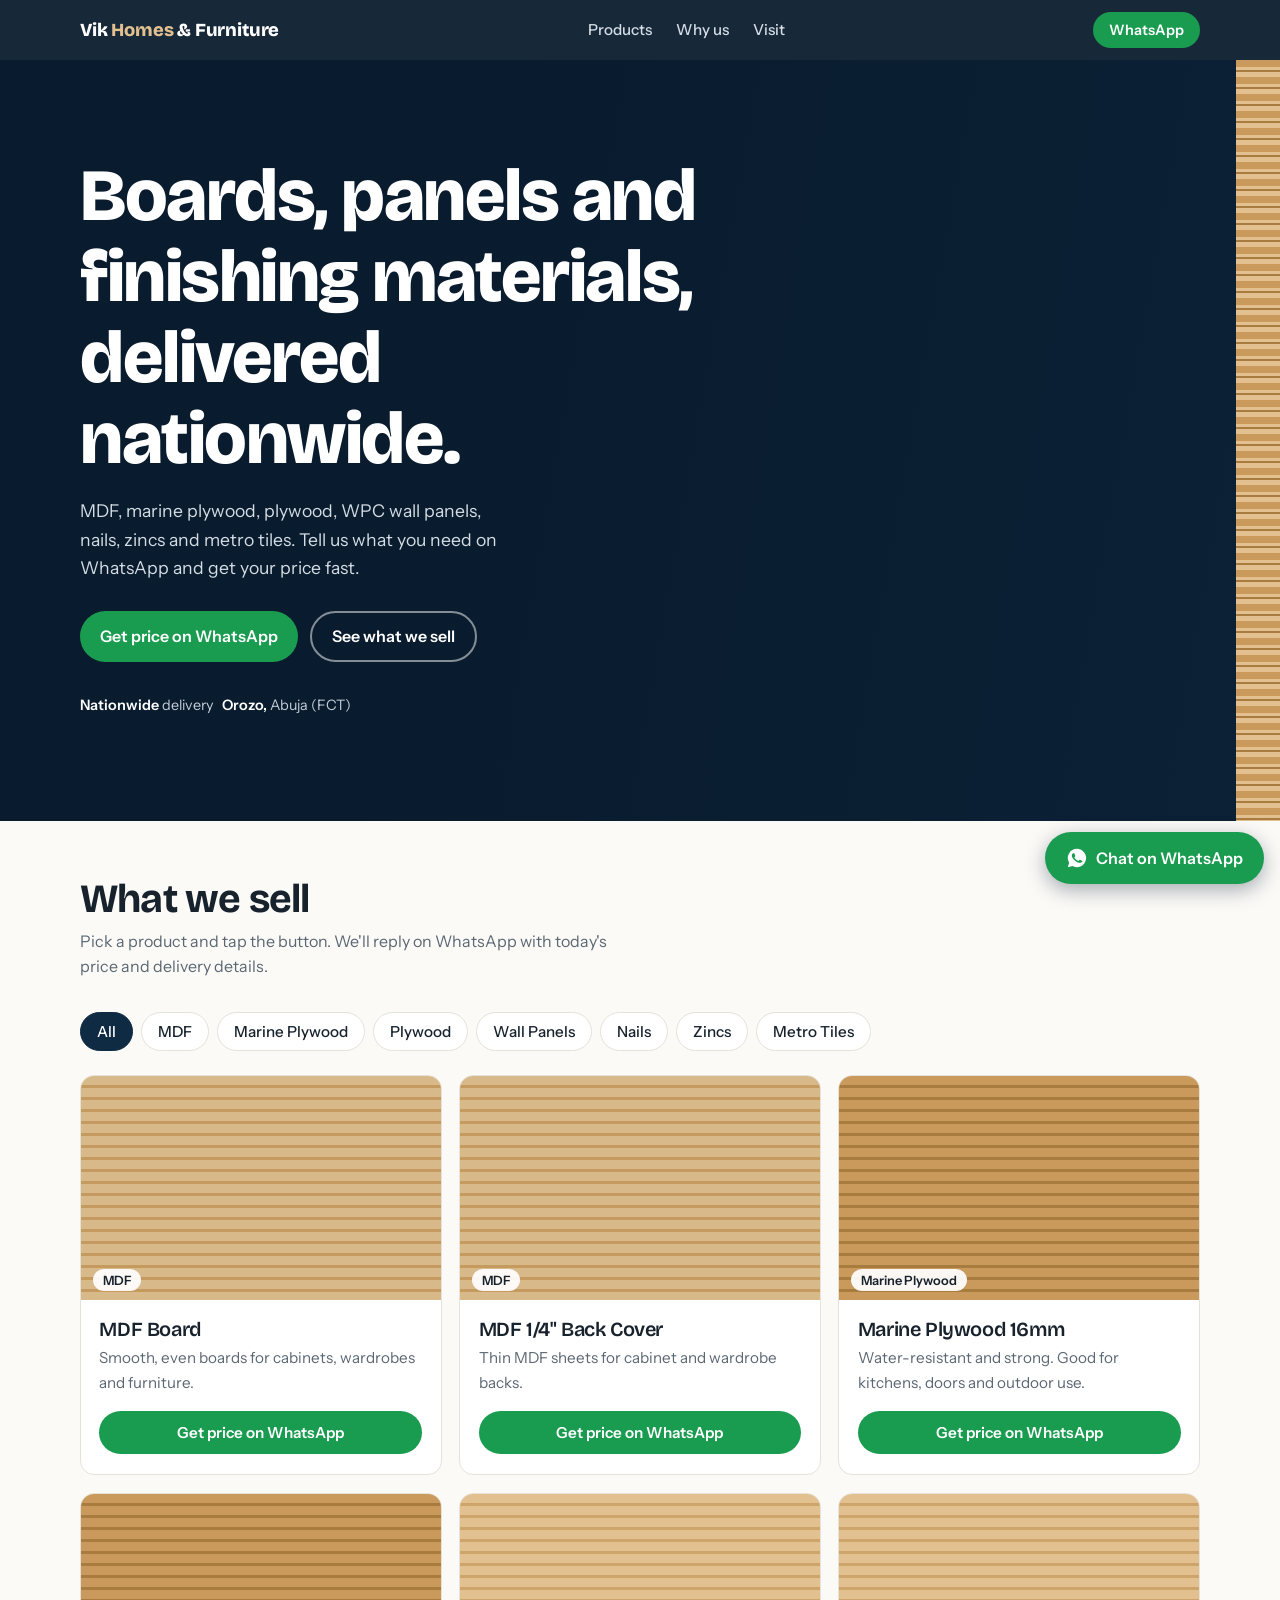
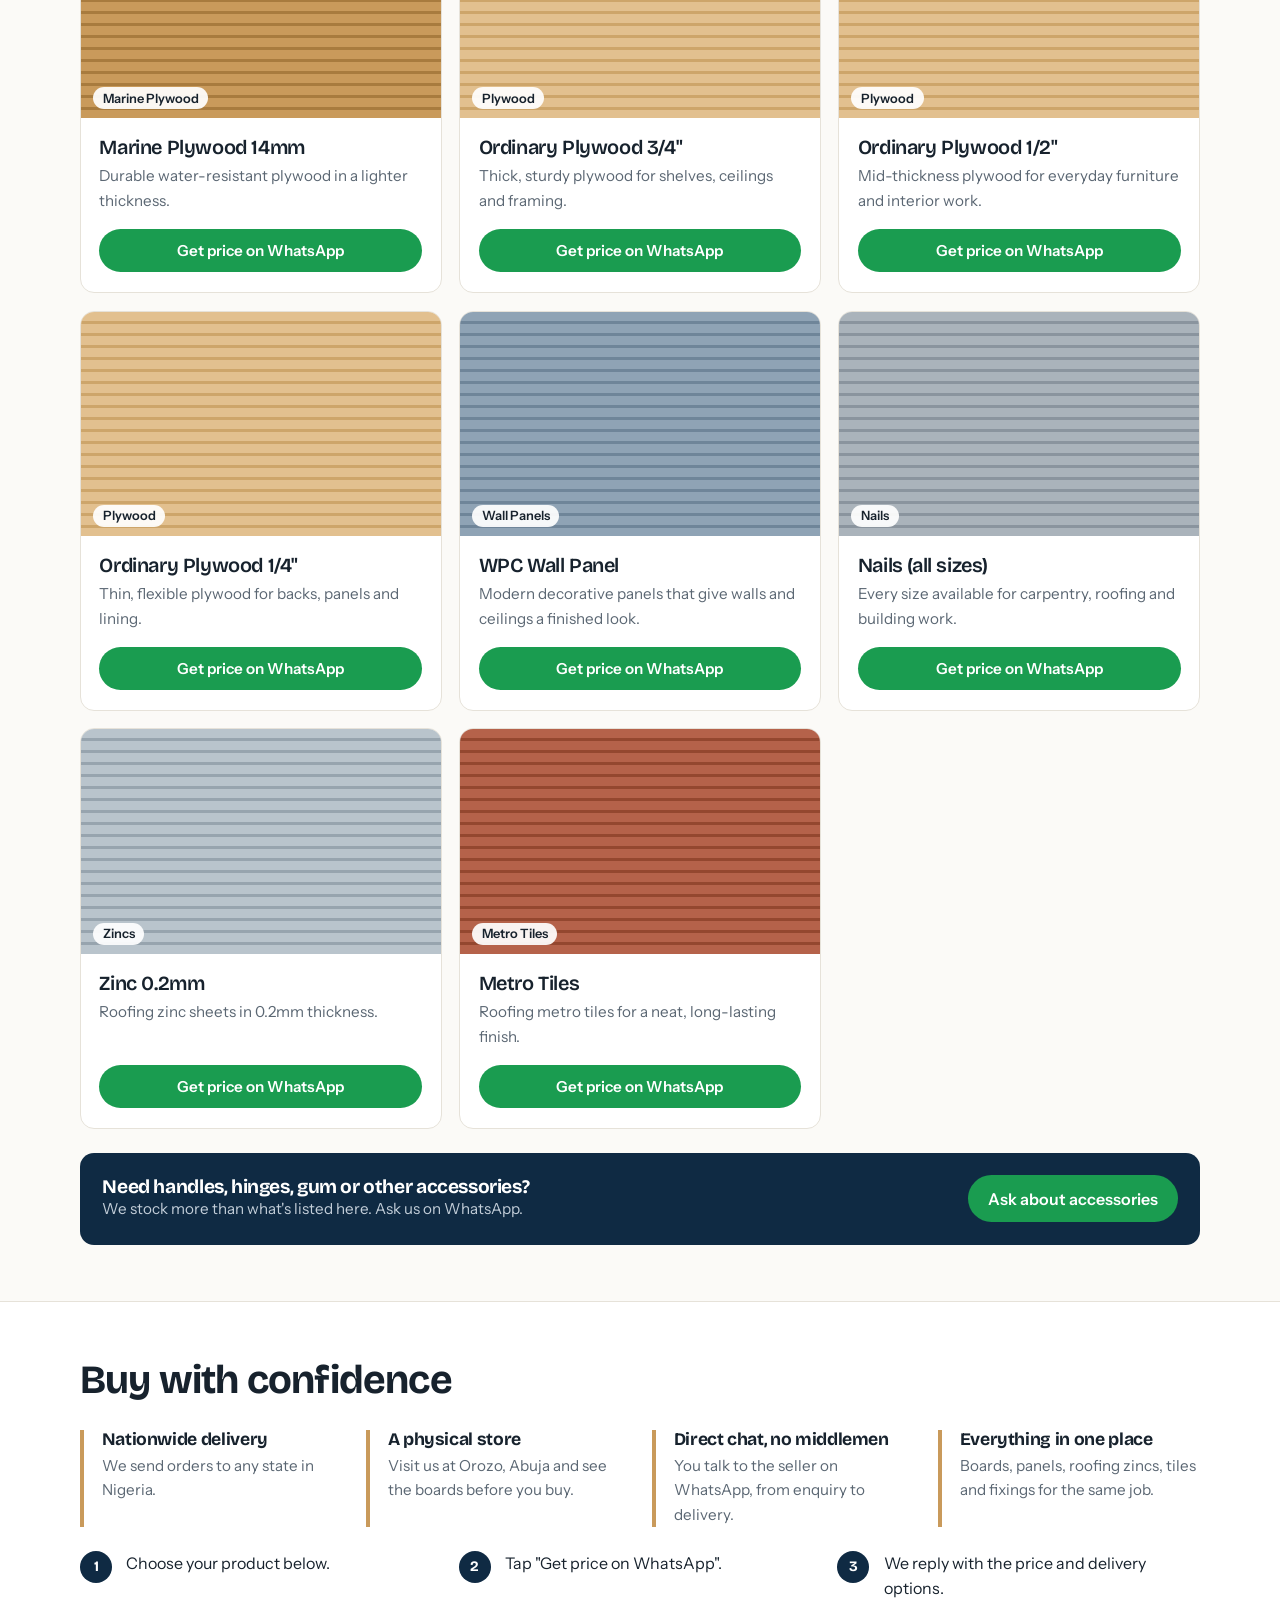
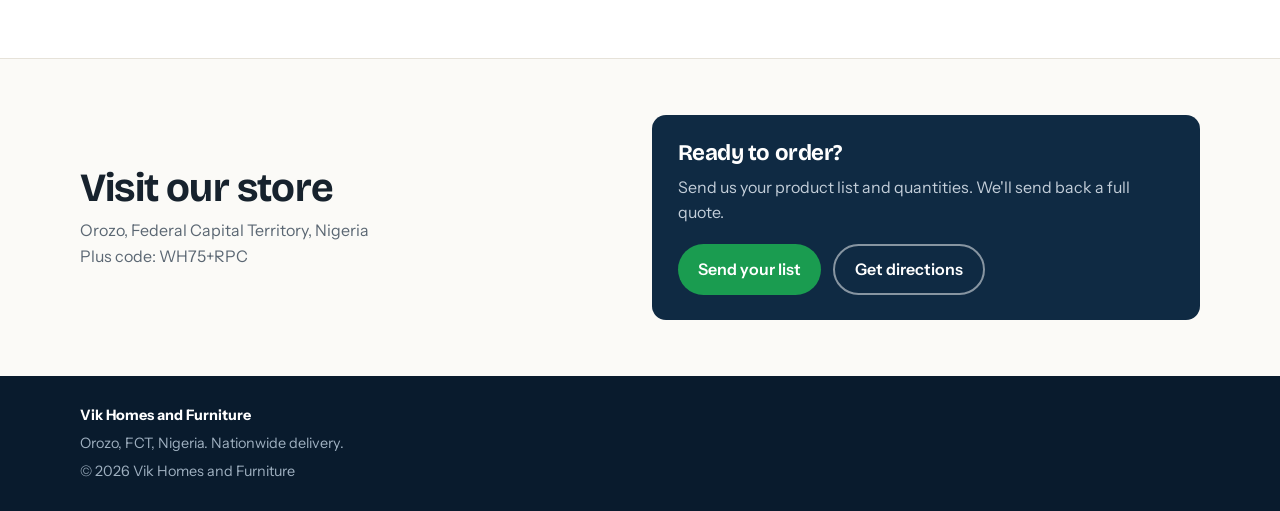
==== index.html @ 8238e948 "Create index.html" ====
<!DOCTYPE html>
<html lang="en">
<head>
<meta charset="utf-8">
<meta name="viewport" content="width=device-width, initial-scale=1, viewport-fit=cover">
<title>Vik Homes and Furniture | MDF, Marine Plywood, Wall Panels & More in Abuja</title>
<meta name="description" content="Vik Homes and Furniture sells MDF, marine plywood, ordinary plywood, WPC wall panels, nails, zincs and metro tiles. Nationwide delivery. Get prices on WhatsApp.">
<link rel="preconnect" href="https://fonts.googleapis.com">
<link rel="preconnect" href="https://fonts.gstatic.com" crossorigin>
<link href="https://fonts.googleapis.com/css2?family=Bricolage+Grotesque:opsz,wght@12..96,600;12..96,800&family=Instrument+Sans:wght@400;500;600&display=swap" rel="stylesheet">
<style>
:root{--marine:#0f2a43;--deep:#091b2d;--ply:#c99a5b;--ply2:#e2c08f;--paper:#fbfaf7;--ink:#17222d;--mute:#5b6773;--line:#e6e2d9;--wa:#1a9c50;--wa2:#137a3d;
--h:"Bricolage Grotesque","Trebuchet MS",Arial,sans-serif;--b:"Instrument Sans","Segoe UI",Arial,sans-serif}
*{box-sizing:border-box;margin:0}
html{scroll-behavior:smooth}
body{font:400 1rem/1.6 var(--b);color:var(--ink);background:var(--paper);padding-bottom:84px;-webkit-text-size-adjust:100%}
a{color:inherit}
:focus-visible{outline:3px solid var(--ply);outline-offset:3px}
.wrap{width:min(1120px,100% - 2.5rem);margin-inline:auto}
h1,h2,h3{font-family:var(--h);line-height:1.1;letter-spacing:-.02em}
.btn{display:inline-flex;align-items:center;justify-content:center;gap:.5rem;padding:.85rem 1.25rem;border-radius:999px;font-weight:600;text-decoration:none;background:var(--wa);color:#fff;border:0;cursor:pointer;font:600 1rem var(--b);transition:background .2s}
.btn:hover{background:var(--wa2)}
.btn.ghost{background:transparent;border:2px solid rgba(255,255,255,.5)}
.btn.ghost:hover{background:rgba(255,255,255,.12)}
.plies{background:repeating-linear-gradient(180deg,var(--ply) 0 7px,var(--ply2) 7px 10px,#a87b3e 10px 12px,var(--ply2) 12px 17px)}

/* header */
header{position:sticky;top:0;z-index:20;background:rgba(9,27,45,.94);backdrop-filter:blur(8px);padding-top:env(safe-area-inset-top,0)}
header .wrap{display:flex;align-items:center;justify-content:space-between;height:60px}
.logo{font:800 1.15rem var(--h);color:#fff;text-decoration:none;letter-spacing:-.01em}
.logo span{color:var(--ply2)}
nav{display:none;gap:1.5rem}
nav a{color:#d5dde5;text-decoration:none;font-weight:500;font-size:.95rem}
nav a:hover{color:#fff}
header .btn{padding:.55rem 1rem;font-size:.9rem}

/* hero */
.hero{position:relative;color:#fff;background:linear-gradient(100deg,rgba(9,27,45,.96) 35%,rgba(9,27,45,.6)),url(images/hero.jpg) center/cover,var(--marine);overflow:hidden}
.hero .wrap{padding:3.5rem 0 4rem;position:relative}
.hero h1{font-size:clamp(2.3rem,9vw,4.6rem);font-weight:800;max-width:14ch}
.hero p{margin:1.1rem 0 1.8rem;font-size:1.1rem;color:#d5dde5;max-width:36ch}
.cta{display:flex;flex-wrap:wrap;gap:.75rem}
.edge{position:absolute;right:0;top:0;bottom:0;width:26px}
.chips-hero{display:flex;flex-wrap:wrap;gap:.5rem;margin-top:2rem;font-size:.9rem;color:#c3ced9}
.chips-hero b{color:#fff;font-weight:600}

/* sections */
section{padding:3.5rem 0}
.head{margin-bottom:1.75rem;max-width:34rem}
.head h2{font-size:clamp(1.7rem,6vw,2.5rem)}
.head p{color:var(--mute);margin-top:.5rem}

/* filter */
.filters{display:flex;gap:.5rem;overflow-x:auto;padding:.25rem 0 1rem;margin-bottom:.5rem;scrollbar-width:none}
.filters::-webkit-scrollbar{display:none}
.filters button{flex:none;font:500 .95rem var(--b);padding:.55rem 1rem;border-radius:999px;border:1.5px solid var(--line);background:#fff;color:var(--ink);cursor:pointer}
.filters button[aria-pressed=true]{background:var(--marine);border-color:var(--marine);color:#fff}

/* cards */
.grid{display:grid;gap:1.1rem;grid-template-columns:1fr}
.card{background:#fff;border:1px solid var(--line);border-radius:14px;overflow:hidden;display:flex;flex-direction:column}
.ph{aspect-ratio:16/10;background:var(--img,none) center/cover,repeating-linear-gradient(180deg,var(--c1) 0 9px,var(--c2) 9px 12px);position:relative}
.ph i{position:absolute;left:.75rem;bottom:.6rem;font:600 .8rem var(--b);background:rgba(255,255,255,.92);padding:.2rem .6rem;border-radius:999px;font-style:normal}
.card .in{padding:1.1rem 1.15rem 1.25rem;display:flex;flex-direction:column;gap:.4rem;flex:1}
.card h3{font-size:1.25rem;font-weight:600}
.card p{color:var(--mute);font-size:.95rem;flex:1}
.card .btn{margin-top:.6rem;width:100%;padding:.75rem 1rem;font-size:.95rem}
.more{margin-top:1.5rem;background:var(--marine);color:#fff;border-radius:14px;padding:1.4rem;display:flex;flex-direction:column;gap:1rem}
.more h3{font-size:1.2rem}
.more p{color:#c3ced9;font-size:.95rem}

/* trust */
.trust{background:#fff;border-block:1px solid var(--line)}
.tg{display:grid;gap:1.5rem;grid-template-columns:1fr}
.tg h3{font-size:1.1rem;margin-bottom:.3rem}
.tg p{color:var(--mute);font-size:.95rem}
.tg div{padding-left:1.1rem;border-left:4px solid var(--ply)}
.steps{list-style:none;padding:0;display:grid;gap:1rem;margin-top:1.5rem}
.steps li{display:flex;gap:.9rem;align-items:flex-start}
.steps b{flex:none;width:2rem;height:2rem;border-radius:50%;background:var(--marine);color:#fff;display:grid;place-items:center;font:700 .9rem var(--h)}

/* visit */
.visit{display:grid;gap:1.5rem}
.loc{background:var(--marine);color:#fff;border-radius:14px;padding:1.6rem}
.loc h3{font-size:1.4rem;margin-bottom:.6rem}
.loc p{color:#c3ced9;margin-bottom:1.1rem}

footer{background:var(--deep);color:#9fb0c0;padding:1.75rem 0;font-size:.9rem}
footer .wrap{display:flex;flex-direction:column;gap:.3rem}

/* sticky whatsapp */
.wa-fab{position:fixed;right:max(1rem,env(safe-area-inset-right));bottom:max(1rem,env(safe-area-inset-bottom));z-index:30;padding:.95rem 1.3rem;box-shadow:0 6px 20px rgba(9,27,45,.35)}
.wa-fab svg{width:22px;height:22px;fill:#fff}
@media(prefers-reduced-motion:no-preference){.wa-fab{animation:pop 2.4s ease-in-out 1.5s 2}@keyframes pop{50%{transform:scale(1.06)}}}

@media(min-width:640px){.grid{grid-template-columns:repeat(2,1fr)}.tg{grid-template-columns:repeat(2,1fr)}.more{flex-direction:row;align-items:center;justify-content:space-between}}
@media(min-width:900px){nav{display:flex}.grid{grid-template-columns:repeat(3,1fr)}.tg{grid-template-columns:repeat(4,1fr)}.visit{grid-template-columns:1fr 1fr;align-items:center}.hero .wrap{padding:6rem 0 6.5rem}.edge{width:44px}body{padding-bottom:0}.steps{grid-template-columns:repeat(3,1fr)}}
</style>
</head>
<body>

<header>
  <div class="wrap">
    <a class="logo" href="#top">Vik <span>Homes</span> &amp; Furniture</a>
    <nav aria-label="Main"><a href="#products">Products</a><a href="#why">Why us</a><a href="#visit">Visit</a></nav>
    <a class="btn" data-wa="Hello Vik Homes and Furniture, I'd like to make an enquiry." href="#">WhatsApp</a>
  </div>
</header>

<main id="top">
  <div class="hero">
    <div class="plies edge" aria-hidden="true"></div>
    <div class="wrap">
      <h1>Boards, panels and finishing materials, delivered nationwide.</h1>
      <p>MDF, marine plywood, plywood, WPC wall panels, nails, zincs and metro tiles. Tell us what you need on WhatsApp and get your price fast.</p>
      <div class="cta">
        <a class="btn" data-wa="Hello Vik Homes and Furniture, I'd like to get a price." href="#">Get price on WhatsApp</a>
        <a class="btn ghost" target="_blank" rel="noopener" href="https://wa.me/c/2349164239619">See what we sell</a>
      </div>
      <div class="chips-hero"><span><b>Nationwide</b> delivery</span><span><b>Orozo,</b> Abuja (FCT)</span></div>
    </div>
  </div>

  <section id="products">
    <div class="wrap">
      <div class="head">
        <h2>What we sell</h2>
        <p>Pick a product and tap the button. We'll reply on WhatsApp with today's price and delivery details.</p>
      </div>
      <div class="filters" id="filters" role="group" aria-label="Filter products"></div>
      <div class="grid" id="grid"></div>
      <div class="more">
        <div><h3>Need handles, hinges, gum or other accessories?</h3><p>We stock more than what's listed here. Ask us on WhatsApp.</p></div>
        <a class="btn" data-wa="Hello Vik Homes and Furniture, do you have other accessories like handles, hinges and gum?" href="#">Ask about accessories</a>
      </div>
    </div>
  </section>

  <section class="trust" id="why">
    <div class="wrap">
      <div class="head"><h2>Buy with confidence</h2></div>
      <div class="tg">
        <div><h3>Nationwide delivery</h3><p>We send orders to any state in Nigeria.</p></div>
        <div><h3>A physical store</h3><p>Visit us at Orozo, Abuja and see the boards before you buy.</p></div>
        <div><h3>Direct chat, no middlemen</h3><p>You talk to the seller on WhatsApp, from enquiry to delivery.</p></div>
        <div><h3>Everything in one place</h3><p>Boards, panels, roofing zincs, tiles and fixings for the same job.</p></div>
      </div>
      <ol class="steps">
        <li><b>1</b><span>Choose your product below.</span></li>
        <li><b>2</b><span>Tap "Get price on WhatsApp".</span></li>
        <li><b>3</b><span>We reply with the price and delivery options.</span></li>
      </ol>
    </div>
  </section>

  <section id="visit">
    <div class="wrap visit">
      <div class="head" style="margin:0">
        <h2>Visit our store</h2>
        <p>Orozo, Federal Capital Territory, Nigeria<br>Plus code: WH75+RPC</p>
      </div>
      <div class="loc">
        <h3>Ready to order?</h3>
        <p>Send us your product list and quantities. We'll send back a full quote.</p>
        <div class="cta">
          <a class="btn" data-wa="Hello Vik Homes and Furniture, here is my product list:" href="#">Send your list</a>
          <a class="btn ghost" target="_blank" rel="noopener" href="https://www.google.com/maps/search/?api=1&query=WH75%2BRPC%20Orozo%20Abuja">Get directions</a>
        </div>
      </div>
    </div>
  </section>
</main>

<footer><div class="wrap"><strong style="color:#fff">Vik Homes and Furniture</strong><span>Orozo, FCT, Nigeria. Nationwide delivery.</span><span>&copy; <span id="yr"></span> Vik Homes and Furniture</span></div></footer>

<a class="btn wa-fab" data-wa="Hello Vik Homes and Furniture, I'd like to make an enquiry." href="#" aria-label="Chat on WhatsApp">
  <svg viewBox="0 0 24 24" aria-hidden="true"><path d="M12 2a10 10 0 0 0-8.6 15.1L2 22l5-1.3A10 10 0 1 0 12 2zm5.3 14c-.2.6-1.3 1.2-1.8 1.2-.5.1-1 .2-3.3-.7-2.8-1.2-4.6-4-4.7-4.2-.1-.2-1.1-1.5-1.1-2.8s.7-2 1-2.3c.2-.3.5-.3.7-.3h.5c.2 0 .4 0 .6.5l.9 2.1c.1.2.1.4 0 .5l-.4.6-.3.4c-.1.2-.3.3-.1.6.2.3.8 1.3 1.7 2.1 1.1 1 2 1.3 2.3 1.4.3.1.4.1.6-.1l.8-1c.2-.3.4-.2.6-.1l2 1c.3.1.5.2.5.3.1.2.1.8-.1 1.4z"/></svg>
  Chat on WhatsApp
</a>

<script>
const NUM="2349164239619";
const wa=t=>"https://wa.me/"+NUM+"?text="+encodeURIComponent(t);
const P=[
 ["MDF Board","MDF","Smooth, even boards for cabinets, wardrobes and furniture.","mdf"],
 ["MDF 1/4\" Back Cover","MDF","Thin MDF sheets for cabinet and wardrobe backs.","mdf-back"],
 ["Marine Plywood 16mm","Marine Plywood","Water-resistant and strong. Good for kitchens, doors and outdoor use.","marine-16"],
 ["Marine Plywood 14mm","Marine Plywood","Durable water-resistant plywood in a lighter thickness.","marine-14"],
 ["Ordinary Plywood 3/4\"","Plywood","Thick, sturdy plywood for shelves, ceilings and framing.","ply-34"],
 ["Ordinary Plywood 1/2\"","Plywood","Mid-thickness plywood for everyday furniture and interior work.","ply-12"],
 ["Ordinary Plywood 1/4\"","Plywood","Thin, flexible plywood for backs, panels and lining.","ply-14"],
 ["WPC Wall Panel","Wall Panels","Modern decorative panels that give walls and ceilings a finished look.","wpc"],
 ["Nails (all sizes)","Nails","Every size available for carpentry, roofing and building work.","nails"],
 ["Zinc 0.2mm","Zincs","Roofing zinc sheets in 0.2mm thickness.","zinc"],
 ["Metro Tiles","Metro Tiles","Roofing metro tiles for a neat, long-lasting finish.","metro"]
];
const C={"MDF":["#d8b98a","#c49a5f"],"Marine Plywood":["#c99a5b","#a87b3e"],"Plywood":["#e2c08f","#cda56a"],"Wall Panels":["#8fa3b5","#6f8599"],"Nails":["#aab3bb","#8a949e"],"Zincs":["#b9c4cc","#97a4ae"],"Metro Tiles":["#b5624a","#94472f"]};
const cats=["All",...new Set(P.map(p=>p[1]))];
const fb=document.getElementById("filters"),g=document.getElementById("grid");
function show(cat){
  fb.querySelectorAll("button").forEach(b=>b.setAttribute("aria-pressed",b.textContent===cat));
  g.innerHTML=P.filter(p=>cat==="All"||p[1]===cat).map(p=>{
    const c=C[p[1]];
    return `<article class="card"><div class="ph" style="--img:url(images/${p[3]}.jpg);--c1:${c[0]};--c2:${c[1]}"><i>${p[1]}</i></div>
    <div class="in"><h3>${p[0]}</h3><p>${p[2]}</p>
    <a class="btn" target="_blank" rel="noopener" href="${wa("Hello Vik Homes and Furniture, I'm interested in "+p[0]+". What's the price?")}">Get price on WhatsApp</a></div></article>`}).join("");
}
cats.forEach(c=>{const b=document.createElement("button");b.textContent=c;b.onclick=()=>show(c);fb.appendChild(b)});
show("All");
document.querySelectorAll("[data-wa]").forEach(a=>{a.href=wa(a.dataset.wa);a.target="_blank";a.rel="noopener"});
document.getElementById("yr").textContent=new Date().getFullYear();
</script>
</body>
  </html>
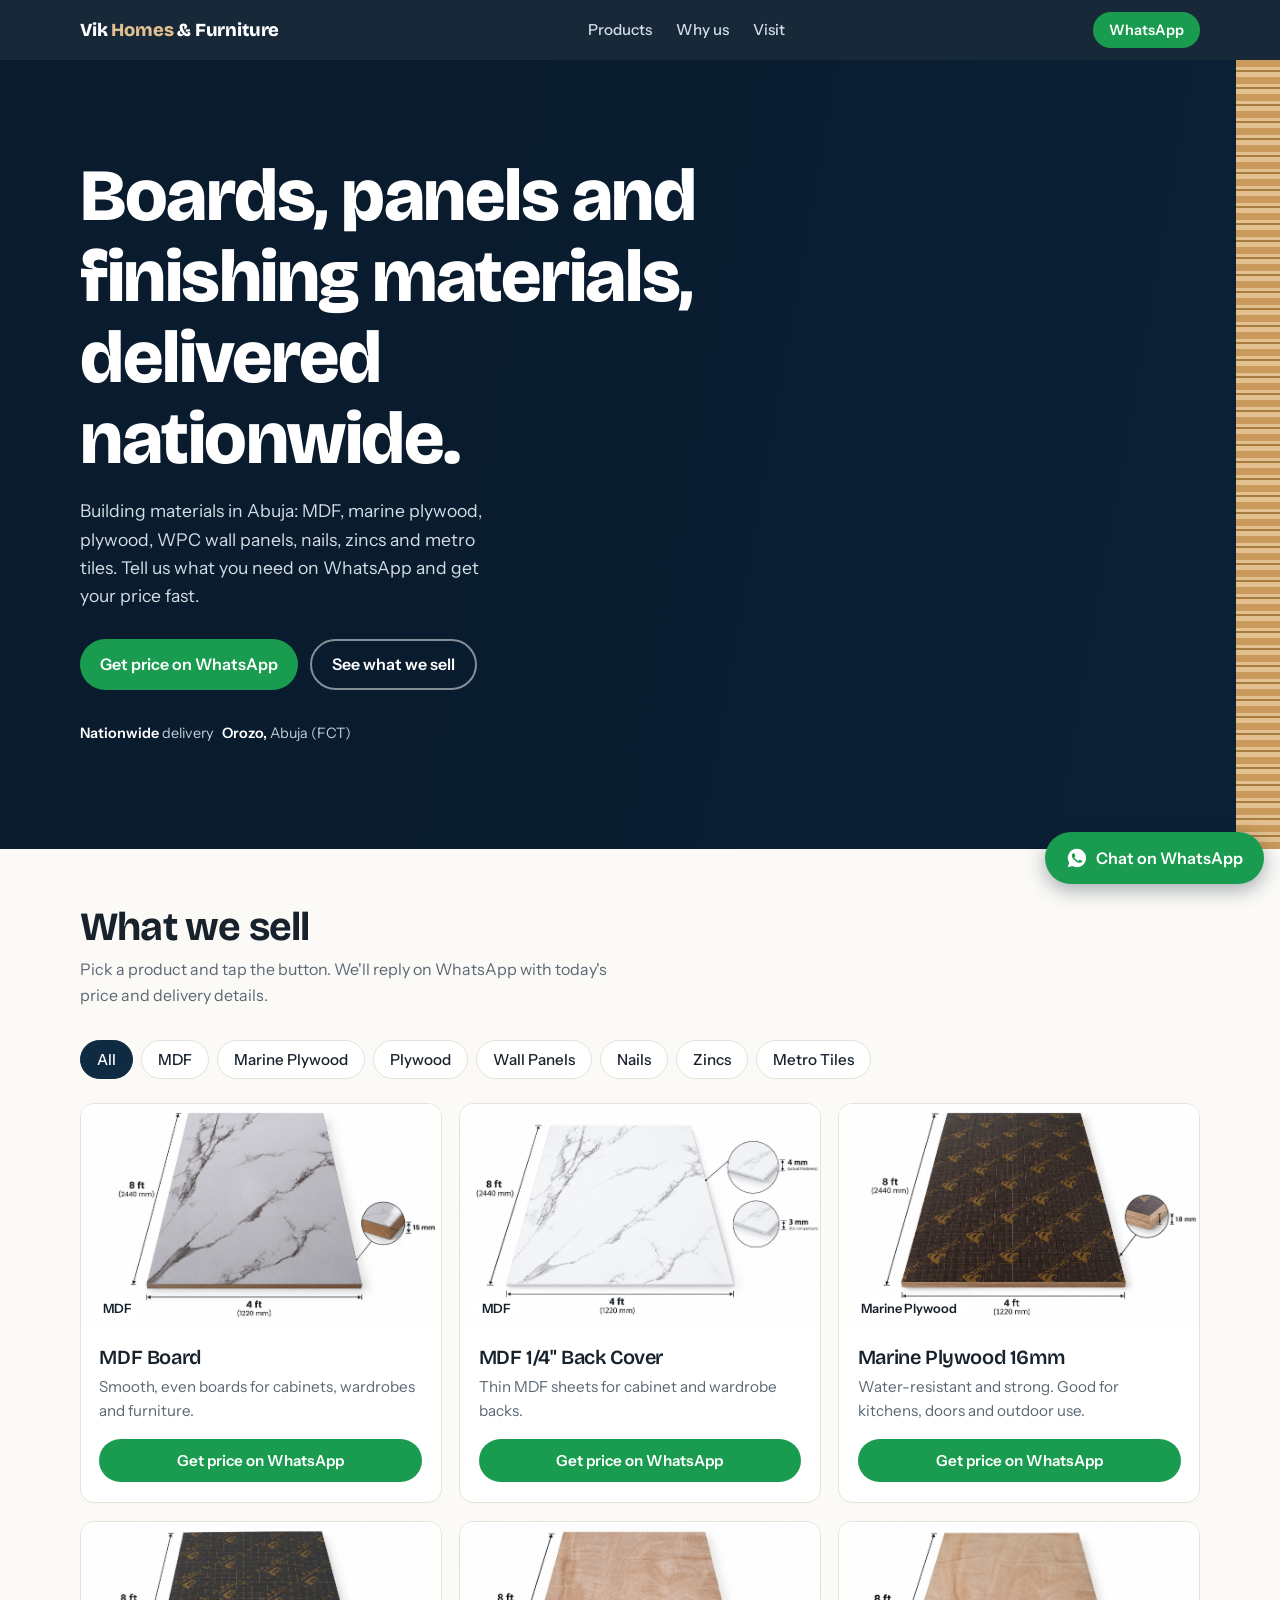
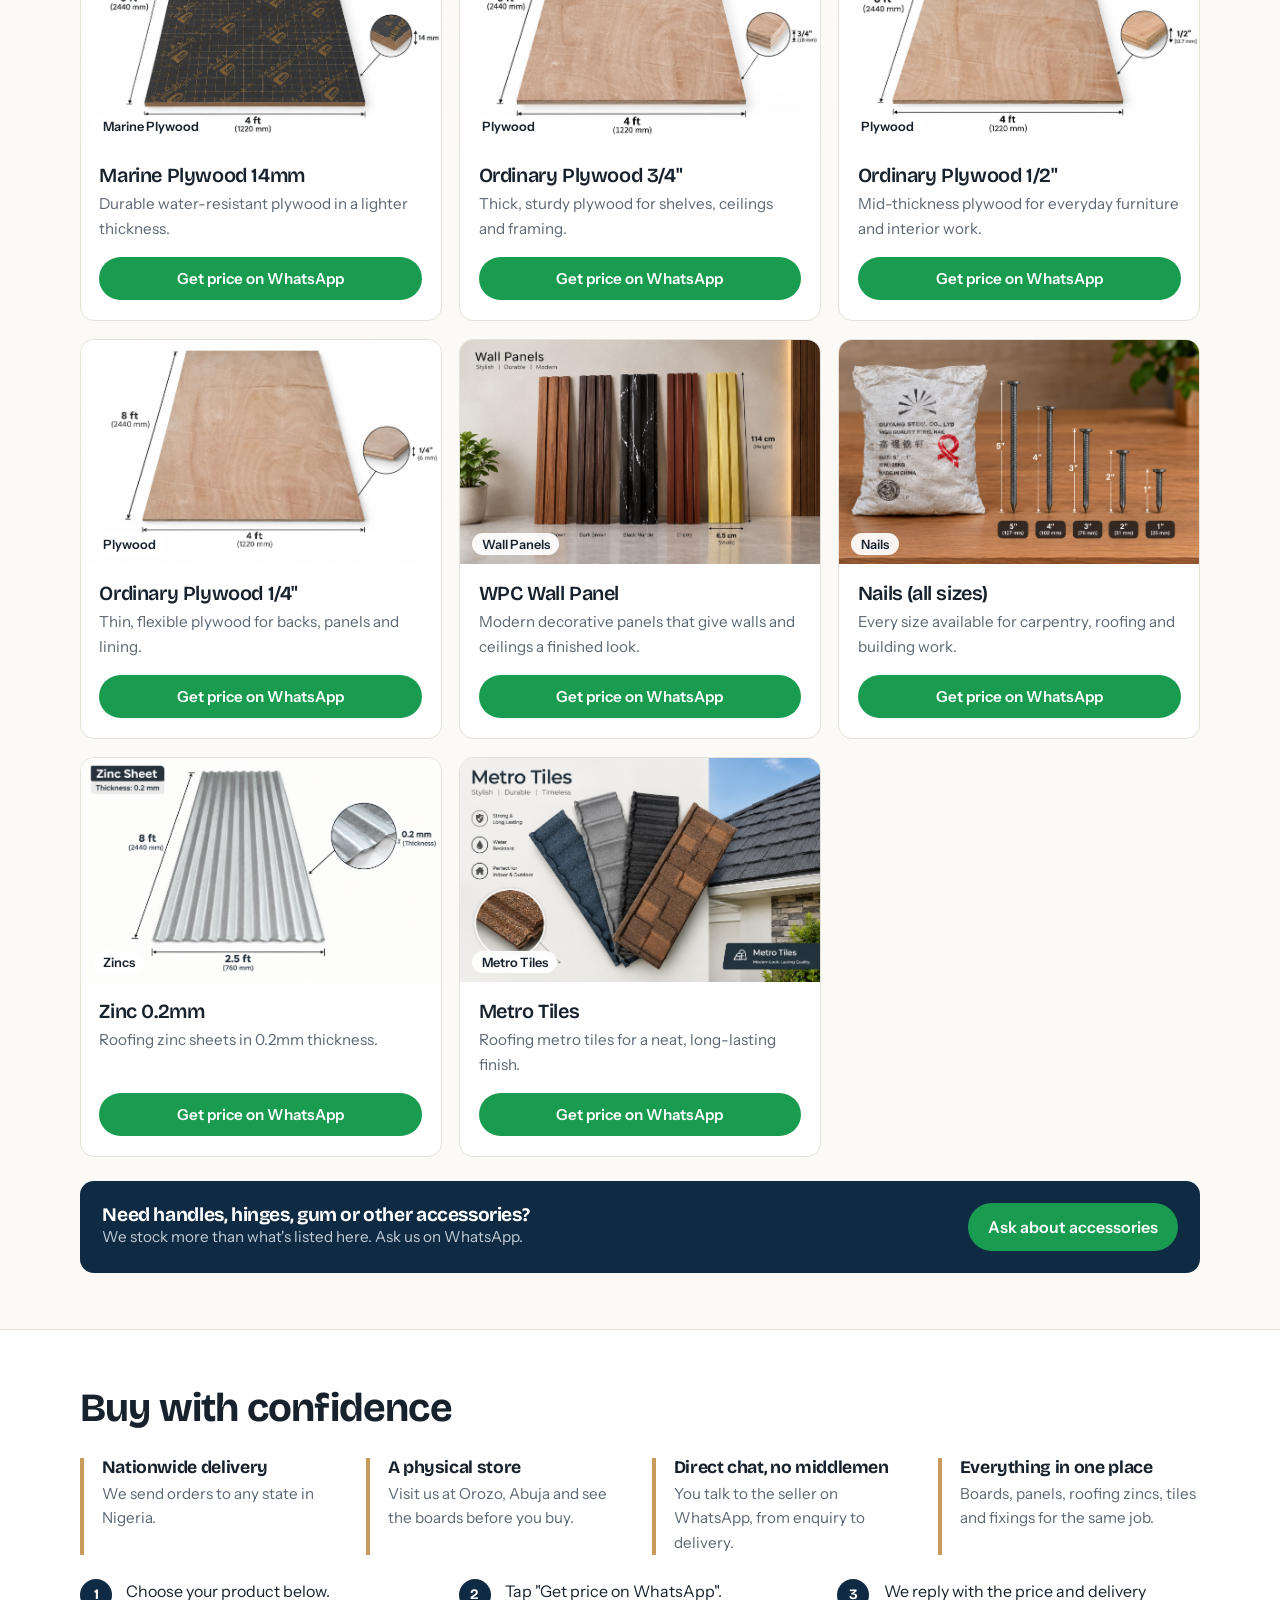
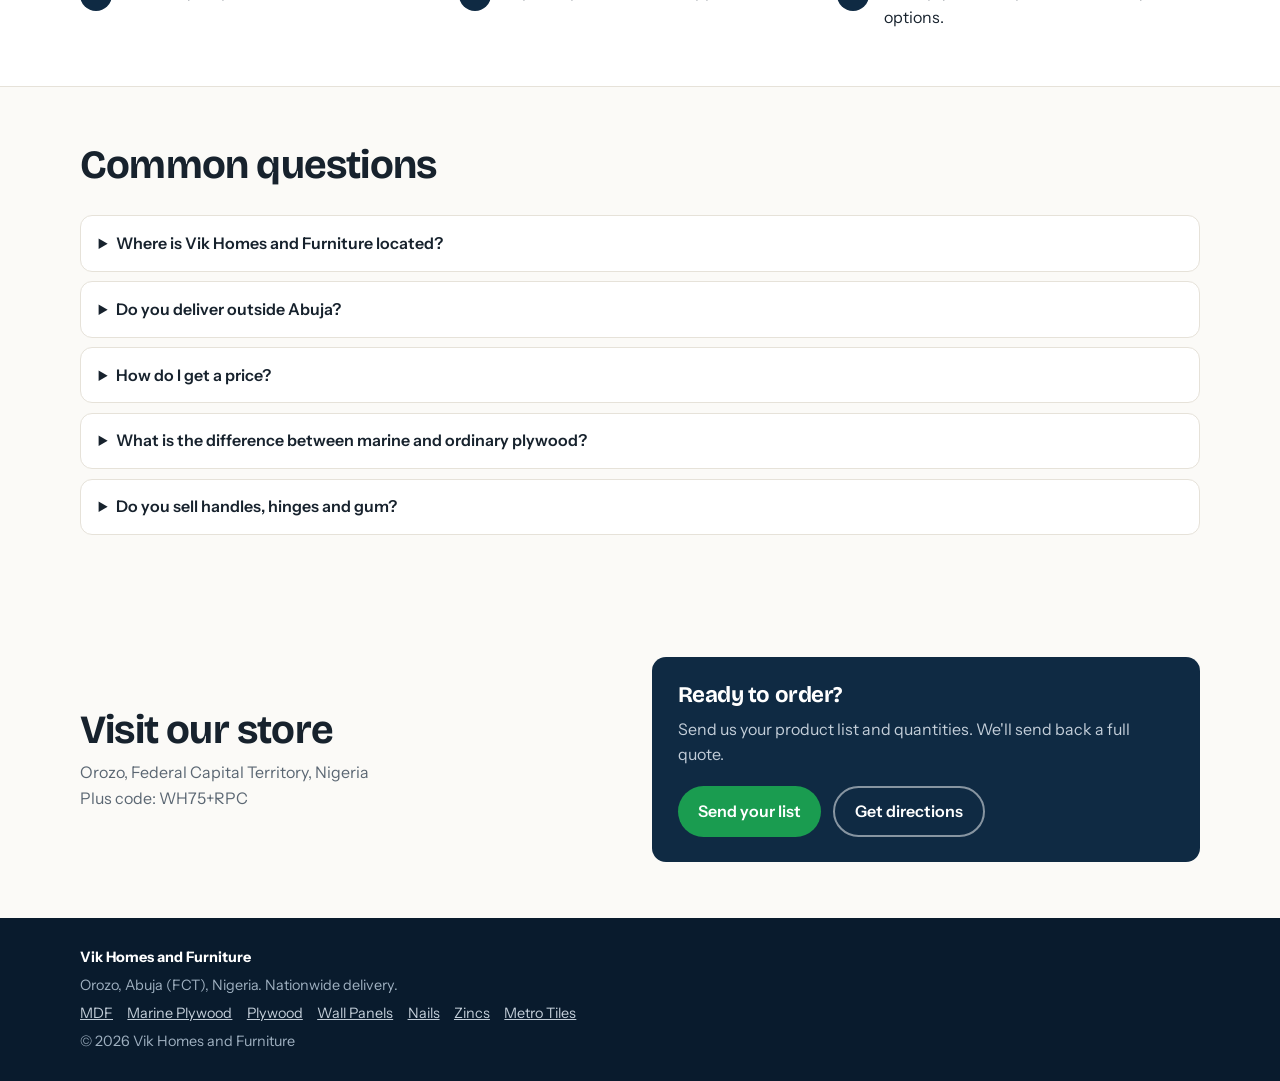
==== commit 64ac2478: "Add files via upload" ====
--- a/index.html
+++ b/index.html
@@ -3,99 +3,24 @@
 <head>
 <meta charset="utf-8">
 <meta name="viewport" content="width=device-width, initial-scale=1, viewport-fit=cover">
-<title>Vik Homes and Furniture | MDF, Marine Plywood, Wall Panels & More in Abuja</title>
-<meta name="description" content="Vik Homes and Furniture sells MDF, marine plywood, ordinary plywood, WPC wall panels, nails, zincs and metro tiles. Nationwide delivery. Get prices on WhatsApp.">
+<title>Building Materials in Abuja | MDF, Marine Plywood, WPC Wall Panels | Vik Homes and Furniture</title>
+<meta name="description" content="Buy MDF, marine plywood, ordinary plywood, WPC wall panels, zincs, metro tiles and nails in Abuja. Vik Homes and Furniture, Orozo FCT. Nationwide delivery. Get prices on WhatsApp.">
+<link rel="canonical" href="https://eze1-byte.github.io/Vikhomes/">
+<meta name="theme-color" content="#091b2d">
+<meta property="og:type" content="website">
+<meta property="og:site_name" content="Vik Homes and Furniture">
+<meta property="og:title" content="Vik Homes and Furniture">
+<meta property="og:description" content="MDF, marine plywood, wall panels, zincs and more. Nationwide delivery. Get prices on WhatsApp.">
+<meta property="og:url" content="https://eze1-byte.github.io/Vikhomes/">
+<meta property="og:image" content="https://eze1-byte.github.io/Vikhomes/og-image.jpg">
+<meta property="og:image:width" content="1200">
+<meta property="og:image:height" content="630">
+<meta name="twitter:card" content="summary_large_image">
 <link rel="preconnect" href="https://fonts.googleapis.com">
 <link rel="preconnect" href="https://fonts.gstatic.com" crossorigin>
 <link href="https://fonts.googleapis.com/css2?family=Bricolage+Grotesque:opsz,wght@12..96,600;12..96,800&family=Instrument+Sans:wght@400;500;600&display=swap" rel="stylesheet">
-<style>
-:root{--marine:#0f2a43;--deep:#091b2d;--ply:#c99a5b;--ply2:#e2c08f;--paper:#fbfaf7;--ink:#17222d;--mute:#5b6773;--line:#e6e2d9;--wa:#1a9c50;--wa2:#137a3d;
---h:"Bricolage Grotesque","Trebuchet MS",Arial,sans-serif;--b:"Instrument Sans","Segoe UI",Arial,sans-serif}
-*{box-sizing:border-box;margin:0}
-html{scroll-behavior:smooth}
-body{font:400 1rem/1.6 var(--b);color:var(--ink);background:var(--paper);padding-bottom:84px;-webkit-text-size-adjust:100%}
-a{color:inherit}
-:focus-visible{outline:3px solid var(--ply);outline-offset:3px}
-.wrap{width:min(1120px,100% - 2.5rem);margin-inline:auto}
-h1,h2,h3{font-family:var(--h);line-height:1.1;letter-spacing:-.02em}
-.btn{display:inline-flex;align-items:center;justify-content:center;gap:.5rem;padding:.85rem 1.25rem;border-radius:999px;font-weight:600;text-decoration:none;background:var(--wa);color:#fff;border:0;cursor:pointer;font:600 1rem var(--b);transition:background .2s}
-.btn:hover{background:var(--wa2)}
-.btn.ghost{background:transparent;border:2px solid rgba(255,255,255,.5)}
-.btn.ghost:hover{background:rgba(255,255,255,.12)}
-.plies{background:repeating-linear-gradient(180deg,var(--ply) 0 7px,var(--ply2) 7px 10px,#a87b3e 10px 12px,var(--ply2) 12px 17px)}
-
-/* header */
-header{position:sticky;top:0;z-index:20;background:rgba(9,27,45,.94);backdrop-filter:blur(8px);padding-top:env(safe-area-inset-top,0)}
-header .wrap{display:flex;align-items:center;justify-content:space-between;height:60px}
-.logo{font:800 1.15rem var(--h);color:#fff;text-decoration:none;letter-spacing:-.01em}
-.logo span{color:var(--ply2)}
-nav{display:none;gap:1.5rem}
-nav a{color:#d5dde5;text-decoration:none;font-weight:500;font-size:.95rem}
-nav a:hover{color:#fff}
-header .btn{padding:.55rem 1rem;font-size:.9rem}
-
-/* hero */
-.hero{position:relative;color:#fff;background:linear-gradient(100deg,rgba(9,27,45,.96) 35%,rgba(9,27,45,.6)),url(images/hero.jpg) center/cover,var(--marine);overflow:hidden}
-.hero .wrap{padding:3.5rem 0 4rem;position:relative}
-.hero h1{font-size:clamp(2.3rem,9vw,4.6rem);font-weight:800;max-width:14ch}
-.hero p{margin:1.1rem 0 1.8rem;font-size:1.1rem;color:#d5dde5;max-width:36ch}
-.cta{display:flex;flex-wrap:wrap;gap:.75rem}
-.edge{position:absolute;right:0;top:0;bottom:0;width:26px}
-.chips-hero{display:flex;flex-wrap:wrap;gap:.5rem;margin-top:2rem;font-size:.9rem;color:#c3ced9}
-.chips-hero b{color:#fff;font-weight:600}
-
-/* sections */
-section{padding:3.5rem 0}
-.head{margin-bottom:1.75rem;max-width:34rem}
-.head h2{font-size:clamp(1.7rem,6vw,2.5rem)}
-.head p{color:var(--mute);margin-top:.5rem}
-
-/* filter */
-.filters{display:flex;gap:.5rem;overflow-x:auto;padding:.25rem 0 1rem;margin-bottom:.5rem;scrollbar-width:none}
-.filters::-webkit-scrollbar{display:none}
-.filters button{flex:none;font:500 .95rem var(--b);padding:.55rem 1rem;border-radius:999px;border:1.5px solid var(--line);background:#fff;color:var(--ink);cursor:pointer}
-.filters button[aria-pressed=true]{background:var(--marine);border-color:var(--marine);color:#fff}
-
-/* cards */
-.grid{display:grid;gap:1.1rem;grid-template-columns:1fr}
-.card{background:#fff;border:1px solid var(--line);border-radius:14px;overflow:hidden;display:flex;flex-direction:column}
-.ph{aspect-ratio:16/10;background:var(--img,none) center/cover,repeating-linear-gradient(180deg,var(--c1) 0 9px,var(--c2) 9px 12px);position:relative}
-.ph i{position:absolute;left:.75rem;bottom:.6rem;font:600 .8rem var(--b);background:rgba(255,255,255,.92);padding:.2rem .6rem;border-radius:999px;font-style:normal}
-.card .in{padding:1.1rem 1.15rem 1.25rem;display:flex;flex-direction:column;gap:.4rem;flex:1}
-.card h3{font-size:1.25rem;font-weight:600}
-.card p{color:var(--mute);font-size:.95rem;flex:1}
-.card .btn{margin-top:.6rem;width:100%;padding:.75rem 1rem;font-size:.95rem}
-.more{margin-top:1.5rem;background:var(--marine);color:#fff;border-radius:14px;padding:1.4rem;display:flex;flex-direction:column;gap:1rem}
-.more h3{font-size:1.2rem}
-.more p{color:#c3ced9;font-size:.95rem}
-
-/* trust */
-.trust{background:#fff;border-block:1px solid var(--line)}
-.tg{display:grid;gap:1.5rem;grid-template-columns:1fr}
-.tg h3{font-size:1.1rem;margin-bottom:.3rem}
-.tg p{color:var(--mute);font-size:.95rem}
-.tg div{padding-left:1.1rem;border-left:4px solid var(--ply)}
-.steps{list-style:none;padding:0;display:grid;gap:1rem;margin-top:1.5rem}
-.steps li{display:flex;gap:.9rem;align-items:flex-start}
-.steps b{flex:none;width:2rem;height:2rem;border-radius:50%;background:var(--marine);color:#fff;display:grid;place-items:center;font:700 .9rem var(--h)}
-
-/* visit */
-.visit{display:grid;gap:1.5rem}
-.loc{background:var(--marine);color:#fff;border-radius:14px;padding:1.6rem}
-.loc h3{font-size:1.4rem;margin-bottom:.6rem}
-.loc p{color:#c3ced9;margin-bottom:1.1rem}
-
-footer{background:var(--deep);color:#9fb0c0;padding:1.75rem 0;font-size:.9rem}
-footer .wrap{display:flex;flex-direction:column;gap:.3rem}
-
-/* sticky whatsapp */
-.wa-fab{position:fixed;right:max(1rem,env(safe-area-inset-right));bottom:max(1rem,env(safe-area-inset-bottom));z-index:30;padding:.95rem 1.3rem;box-shadow:0 6px 20px rgba(9,27,45,.35)}
-.wa-fab svg{width:22px;height:22px;fill:#fff}
-@media(prefers-reduced-motion:no-preference){.wa-fab{animation:pop 2.4s ease-in-out 1.5s 2}@keyframes pop{50%{transform:scale(1.06)}}}
-
-@media(min-width:640px){.grid{grid-template-columns:repeat(2,1fr)}.tg{grid-template-columns:repeat(2,1fr)}.more{flex-direction:row;align-items:center;justify-content:space-between}}
-@media(min-width:900px){nav{display:flex}.grid{grid-template-columns:repeat(3,1fr)}.tg{grid-template-columns:repeat(4,1fr)}.visit{grid-template-columns:1fr 1fr;align-items:center}.hero .wrap{padding:6rem 0 6.5rem}.edge{width:44px}body{padding-bottom:0}.steps{grid-template-columns:repeat(3,1fr)}}
-</style>
+<link rel="stylesheet" href="style.css">
+<script type="application/ld+json">{"@context": "https://schema.org", "@type": "HardwareStore", "name": "Vik Homes and Furniture", "url": "https://eze1-byte.github.io/Vikhomes/", "telephone": "+2349164239619", "description": "Building materials supplier in Orozo, Abuja: MDF, marine plywood, plywood, WPC wall panels, nails, zincs and metro tiles.", "address": {"@type": "PostalAddress", "addressLocality": "Orozo", "addressRegion": "Federal Capital Territory", "addressCountry": "NG"}, "areaServed": "Nigeria", "hasMap": "https://www.google.com/maps/search/?api=1&query=WH75%2BRPC%20Orozo%20Abuja"}</script>
 </head>
 <body>
 
@@ -112,7 +37,7 @@
     <div class="plies edge" aria-hidden="true"></div>
     <div class="wrap">
       <h1>Boards, panels and finishing materials, delivered nationwide.</h1>
-      <p>MDF, marine plywood, plywood, WPC wall panels, nails, zincs and metro tiles. Tell us what you need on WhatsApp and get your price fast.</p>
+      <p>Building materials in Abuja: MDF, marine plywood, plywood, WPC wall panels, nails, zincs and metro tiles. Tell us what you need on WhatsApp and get your price fast.</p>
       <div class="cta">
         <a class="btn" data-wa="Hello Vik Homes and Furniture, I'd like to get a price." href="#">Get price on WhatsApp</a>
         <a class="btn ghost" target="_blank" rel="noopener" href="https://wa.me/c/2349164239619">See what we sell</a>
@@ -153,6 +78,8 @@
     </div>
   </section>
 
+  <section class="faq"><div class="wrap"><div class="head"><h2>Common questions</h2></div><details><summary>Where is Vik Homes and Furniture located?</summary><p>Our store is in Orozo, Abuja (FCT). Tap Get directions in the Visit section below.</p></details><details><summary>Do you deliver outside Abuja?</summary><p>Yes, we deliver nationwide. Send your location on WhatsApp for delivery details.</p></details><details><summary>How do I get a price?</summary><p>Tap Get price on WhatsApp on any product. We share prices on WhatsApp so you always get the current price for your size and quantity.</p></details><details><summary>What is the difference between marine and ordinary plywood?</summary><p>Marine plywood uses water-resistant glue and suits damp conditions. Ordinary plywood suits dry indoor work.</p></details><details><summary>Do you sell handles, hinges and gum?</summary><p>Yes. Ask us on WhatsApp for what is in stock, along with nails, zincs and metro tiles.</p></details></div></section>
+
   <section id="visit">
     <div class="wrap visit">
       <div class="head" style="margin:0">
@@ -171,7 +98,7 @@
   </section>
 </main>
 
-<footer><div class="wrap"><strong style="color:#fff">Vik Homes and Furniture</strong><span>Orozo, FCT, Nigeria. Nationwide delivery.</span><span>&copy; <span id="yr"></span> Vik Homes and Furniture</span></div></footer>
+<footer><div class="wrap"><strong style="color:#fff">Vik Homes and Furniture</strong><span>Orozo, Abuja (FCT), Nigeria. Nationwide delivery.</span><span class="fl"><a href="mdf.html">MDF</a><a href="marine-plywood.html">Marine Plywood</a><a href="plywood.html">Plywood</a><a href="wpc-wall-panels.html">Wall Panels</a><a href="nails.html">Nails</a><a href="zincs.html">Zincs</a><a href="metro-tiles.html">Metro Tiles</a></span><span>&copy; <span id="yr"></span> Vik Homes and Furniture</span></div></footer>
 
 <a class="btn wa-fab" data-wa="Hello Vik Homes and Furniture, I'd like to make an enquiry." href="#" aria-label="Chat on WhatsApp">
   <svg viewBox="0 0 24 24" aria-hidden="true"><path d="M12 2a10 10 0 0 0-8.6 15.1L2 22l5-1.3A10 10 0 1 0 12 2zm5.3 14c-.2.6-1.3 1.2-1.8 1.2-.5.1-1 .2-3.3-.7-2.8-1.2-4.6-4-4.7-4.2-.1-.2-1.1-1.5-1.1-2.8s.7-2 1-2.3c.2-.3.5-.3.7-.3h.5c.2 0 .4 0 .6.5l.9 2.1c.1.2.1.4 0 .5l-.4.6-.3.4c-.1.2-.3.3-.1.6.2.3.8 1.3 1.7 2.1 1.1 1 2 1.3 2.3 1.4.3.1.4.1.6-.1l.8-1c.2-.3.4-.2.6-.1l2 1c.3.1.5.2.5.3.1.2.1.8-.1 1.4z"/></svg>
@@ -195,6 +122,7 @@
  ["Metro Tiles","Metro Tiles","Roofing metro tiles for a neat, long-lasting finish.","metro"]
 ];
 const C={"MDF":["#d8b98a","#c49a5f"],"Marine Plywood":["#c99a5b","#a87b3e"],"Plywood":["#e2c08f","#cda56a"],"Wall Panels":["#8fa3b5","#6f8599"],"Nails":["#aab3bb","#8a949e"],"Zincs":["#b9c4cc","#97a4ae"],"Metro Tiles":["#b5624a","#94472f"]};
+const L={"MDF": "mdf.html", "Marine Plywood": "marine-plywood.html", "Plywood": "plywood.html", "Wall Panels": "wpc-wall-panels.html", "Nails": "nails.html", "Zincs": "zincs.html", "Metro Tiles": "metro-tiles.html"};
 const cats=["All",...new Set(P.map(p=>p[1]))];
 const fb=document.getElementById("filters"),g=document.getElementById("grid");
 function show(cat){
@@ -202,7 +130,7 @@
   g.innerHTML=P.filter(p=>cat==="All"||p[1]===cat).map(p=>{
     const c=C[p[1]];
     return `<article class="card"><div class="ph" style="--img:url(images/${p[3]}.jpg);--c1:${c[0]};--c2:${c[1]}"><i>${p[1]}</i></div>
-    <div class="in"><h3>${p[0]}</h3><p>${p[2]}</p>
+    <div class="in"><h3><a href="${L[p[1]]}">${p[0]}</a></h3><p>${p[2]}</p>
     <a class="btn" target="_blank" rel="noopener" href="${wa("Hello Vik Homes and Furniture, I'm interested in "+p[0]+". What's the price?")}">Get price on WhatsApp</a></div></article>`}).join("");
 }
 cats.forEach(c=>{const b=document.createElement("button");b.textContent=c;b.onclick=()=>show(c);fb.appendChild(b)});
@@ -211,5 +139,4 @@
 document.getElementById("yr").textContent=new Date().getFullYear();
 </script>
 </body>
-  </html>
-  
+</html>
--- a/style.css
+++ b/style.css
@@ -0,0 +1,100 @@
+:root{--marine:#0f2a43;--deep:#091b2d;--ply:#c99a5b;--ply2:#e2c08f;--paper:#fbfaf7;--ink:#17222d;--mute:#5b6773;--line:#e6e2d9;--wa:#1a9c50;--wa2:#137a3d;
+--h:"Bricolage Grotesque","Trebuchet MS",Arial,sans-serif;--b:"Instrument Sans","Segoe UI",Arial,sans-serif}
+*{box-sizing:border-box;margin:0}
+html{scroll-behavior:smooth}
+body{font:400 1rem/1.6 var(--b);color:var(--ink);background:var(--paper);padding-bottom:84px;-webkit-text-size-adjust:100%}
+a{color:inherit}
+:focus-visible{outline:3px solid var(--ply);outline-offset:3px}
+.wrap{width:min(1120px,100% - 2.5rem);margin-inline:auto}
+h1,h2,h3{font-family:var(--h);line-height:1.1;letter-spacing:-.02em}
+.btn{display:inline-flex;align-items:center;justify-content:center;gap:.5rem;padding:.85rem 1.25rem;border-radius:999px;font-weight:600;text-decoration:none;background:var(--wa);color:#fff;border:0;cursor:pointer;font:600 1rem var(--b);transition:background .2s}
+.btn:hover{background:var(--wa2)}
+.btn.ghost{background:transparent;border:2px solid rgba(255,255,255,.5)}
+.btn.ghost:hover{background:rgba(255,255,255,.12)}
+.plies{background:repeating-linear-gradient(180deg,var(--ply) 0 7px,var(--ply2) 7px 10px,#a87b3e 10px 12px,var(--ply2) 12px 17px)}
+
+/* header */
+header{position:sticky;top:0;z-index:20;background:rgba(9,27,45,.94);backdrop-filter:blur(8px);padding-top:env(safe-area-inset-top,0)}
+header .wrap{display:flex;align-items:center;justify-content:space-between;height:60px}
+.logo{font:800 1.15rem var(--h);color:#fff;text-decoration:none;letter-spacing:-.01em}
+.logo span{color:var(--ply2)}
+nav{display:none;gap:1.5rem}
+nav a{color:#d5dde5;text-decoration:none;font-weight:500;font-size:.95rem}
+nav a:hover{color:#fff}
+header .btn{padding:.55rem 1rem;font-size:.9rem}
+
+/* hero */
+.hero{position:relative;color:#fff;background:linear-gradient(100deg,rgba(9,27,45,.96) 35%,rgba(9,27,45,.6)),url(images/hero.jpg) center/cover,var(--marine);overflow:hidden}
+.hero .wrap{padding:3.5rem 0 4rem;position:relative}
+.hero h1{font-size:clamp(2.3rem,9vw,4.6rem);font-weight:800;max-width:14ch}
+.hero p{margin:1.1rem 0 1.8rem;font-size:1.1rem;color:#d5dde5;max-width:36ch}
+.cta{display:flex;flex-wrap:wrap;gap:.75rem}
+.edge{position:absolute;right:0;top:0;bottom:0;width:26px}
+.chips-hero{display:flex;flex-wrap:wrap;gap:.5rem;margin-top:2rem;font-size:.9rem;color:#c3ced9}
+.chips-hero b{color:#fff;font-weight:600}
+
+/* sections */
+section{padding:3.5rem 0}
+.head{margin-bottom:1.75rem;max-width:34rem}
+.head h2{font-size:clamp(1.7rem,6vw,2.5rem)}
+.head p{color:var(--mute);margin-top:.5rem}
+
+/* filter */
+.filters{display:flex;gap:.5rem;overflow-x:auto;padding:.25rem 0 1rem;margin-bottom:.5rem;scrollbar-width:none}
+.filters::-webkit-scrollbar{display:none}
+.filters button{flex:none;font:500 .95rem var(--b);padding:.55rem 1rem;border-radius:999px;border:1.5px solid var(--line);background:#fff;color:var(--ink);cursor:pointer}
+.filters button[aria-pressed=true]{background:var(--marine);border-color:var(--marine);color:#fff}
+
+/* cards */
+.grid{display:grid;gap:1.1rem;grid-template-columns:1fr}
+.card{background:#fff;border:1px solid var(--line);border-radius:14px;overflow:hidden;display:flex;flex-direction:column}
+.ph{aspect-ratio:16/10;background:var(--img,none) center/cover,repeating-linear-gradient(180deg,var(--c1) 0 9px,var(--c2) 9px 12px);position:relative}
+.ph i{position:absolute;left:.75rem;bottom:.6rem;font:600 .8rem var(--b);background:rgba(255,255,255,.92);padding:.2rem .6rem;border-radius:999px;font-style:normal}
+.card .in{padding:1.1rem 1.15rem 1.25rem;display:flex;flex-direction:column;gap:.4rem;flex:1}
+.card h3{font-size:1.25rem;font-weight:600}
+.card p{color:var(--mute);font-size:.95rem;flex:1}
+.card .btn{margin-top:.6rem;width:100%;padding:.75rem 1rem;font-size:.95rem}
+.more{margin-top:1.5rem;background:var(--marine);color:#fff;border-radius:14px;padding:1.4rem;display:flex;flex-direction:column;gap:1rem}
+.more h3{font-size:1.2rem}
+.more p{color:#c3ced9;font-size:.95rem}
+
+/* trust */
+.trust{background:#fff;border-block:1px solid var(--line)}
+.tg{display:grid;gap:1.5rem;grid-template-columns:1fr}
+.tg h3{font-size:1.1rem;margin-bottom:.3rem}
+.tg p{color:var(--mute);font-size:.95rem}
+.tg div{padding-left:1.1rem;border-left:4px solid var(--ply)}
+.steps{list-style:none;padding:0;display:grid;gap:1rem;margin-top:1.5rem}
+.steps li{display:flex;gap:.9rem;align-items:flex-start}
+.steps b{flex:none;width:2rem;height:2rem;border-radius:50%;background:var(--marine);color:#fff;display:grid;place-items:center;font:700 .9rem var(--h)}
+
+/* visit */
+.visit{display:grid;gap:1.5rem}
+.loc{background:var(--marine);color:#fff;border-radius:14px;padding:1.6rem}
+.loc h3{font-size:1.4rem;margin-bottom:.6rem}
+.loc p{color:#c3ced9;margin-bottom:1.1rem}
+
+footer{background:var(--deep);color:#9fb0c0;padding:1.75rem 0;font-size:.9rem}
+footer .wrap{display:flex;flex-direction:column;gap:.3rem}
+
+/* sticky whatsapp */
+.wa-fab{position:fixed;right:max(1rem,env(safe-area-inset-right));bottom:max(1rem,env(safe-area-inset-bottom));z-index:30;padding:.95rem 1.3rem;box-shadow:0 6px 20px rgba(9,27,45,.35)}
+.wa-fab svg{width:22px;height:22px;fill:#fff}
+@media(prefers-reduced-motion:no-preference){.wa-fab{animation:pop 2.4s ease-in-out 1.5s 2}@keyframes pop{50%{transform:scale(1.06)}}}
+
+@media(min-width:640px){.grid{grid-template-columns:repeat(2,1fr)}.tg{grid-template-columns:repeat(2,1fr)}.more{flex-direction:row;align-items:center;justify-content:space-between}}
+@media(min-width:900px){nav{display:flex}.grid{grid-template-columns:repeat(3,1fr)}.tg{grid-template-columns:repeat(4,1fr)}.visit{grid-template-columns:1fr 1fr;align-items:center}.hero .wrap{padding:6rem 0 6.5rem}.edge{width:44px}body{padding-bottom:0}.steps{grid-template-columns:repeat(3,1fr)}}
+
+.card h3 a{text-decoration:none}
+.fl a{color:#c3ced9;margin-right:.9rem;display:inline-block}
+.page{padding:2.5rem 0 3rem;max-width:760px}
+.page h1{font-size:clamp(2rem,7vw,3rem);margin:.4rem 0 1rem}
+.page h2{font-size:1.4rem;margin:2rem 0 .6rem}
+.page ul{padding-left:1.2rem;color:var(--mute)}.page li{margin:.3rem 0}
+.crumb{font-size:.9rem;color:var(--mute)}.crumb a{color:var(--marine)}
+.lead{font-size:1.1rem;margin-bottom:1.4rem}
+.faq details{background:#fff;border:1px solid var(--line);border-radius:12px;padding:.9rem 1.1rem;margin-bottom:.6rem}
+.faq summary{font-weight:600;cursor:pointer}
+.faq p{color:var(--mute);margin-top:.5rem}
+.pl{display:flex;flex-wrap:wrap;gap:.5rem;list-style:none;padding:0!important}
+.pl a{display:inline-block;padding:.5rem .9rem;border:1.5px solid var(--line);border-radius:999px;text-decoration:none;background:#fff;font-weight:500;font-size:.95rem}
